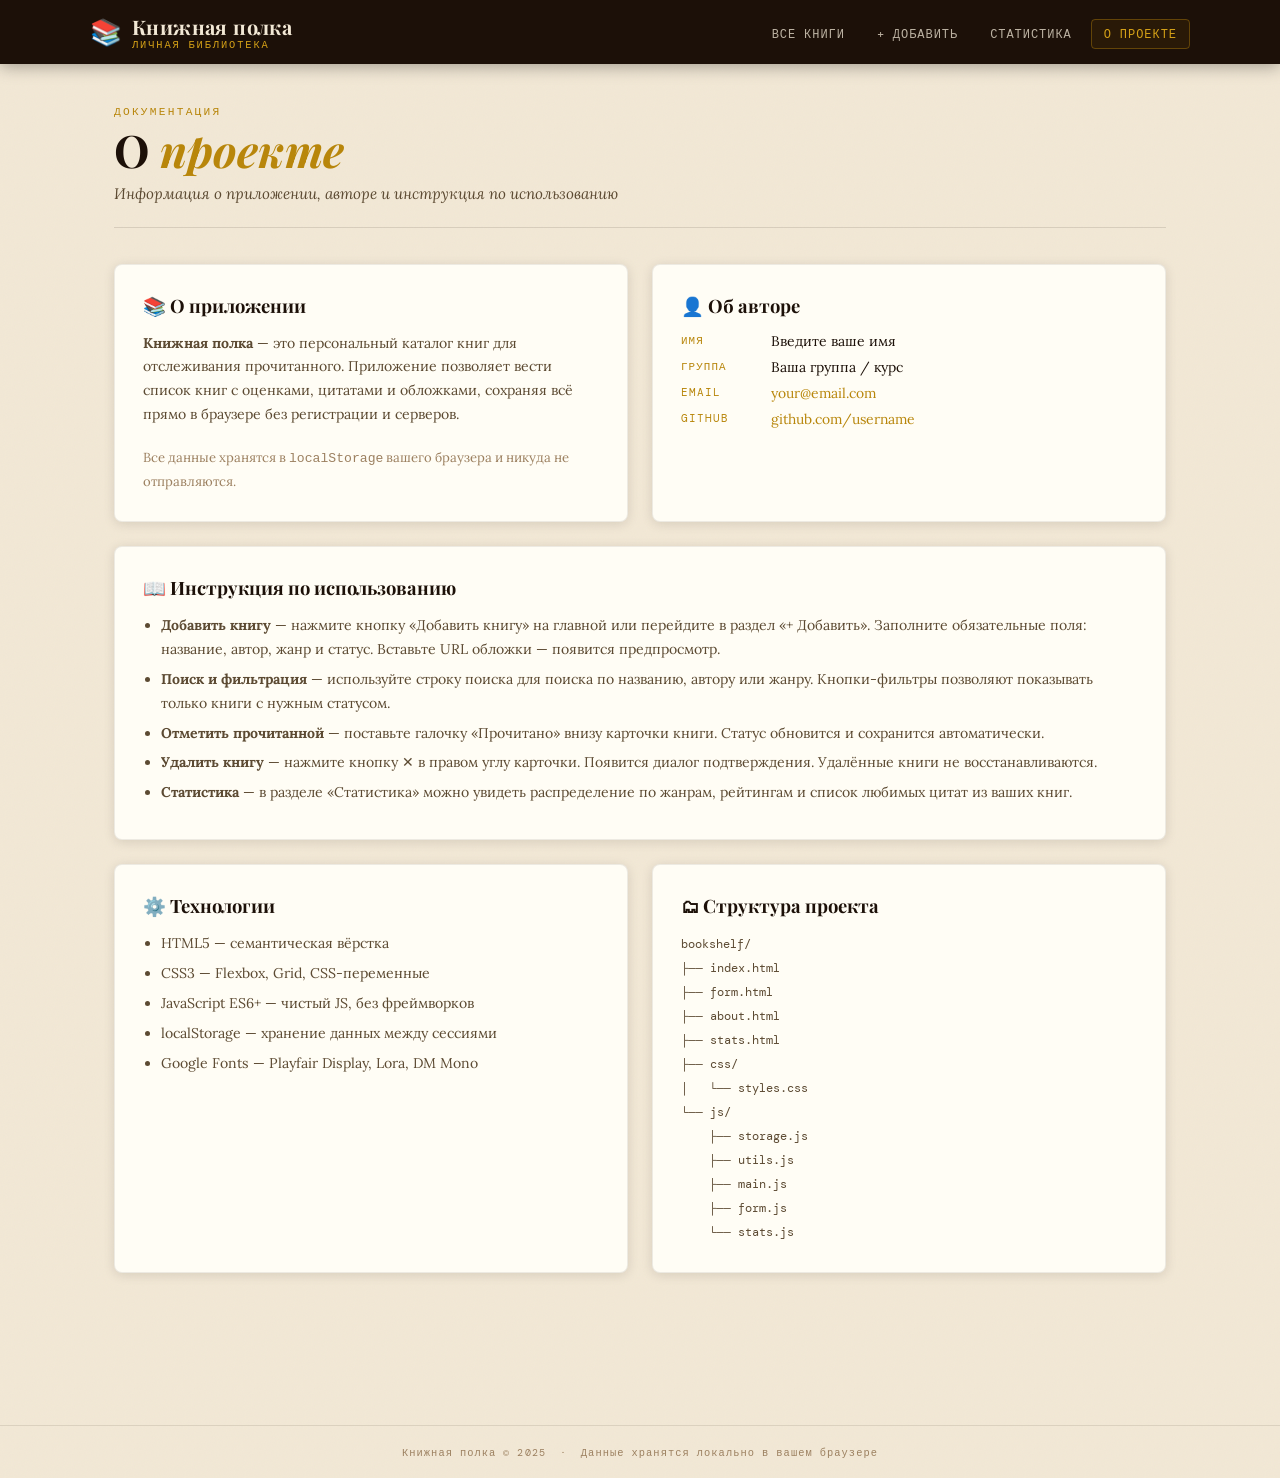
==== about.html @ efe30ae2 "Add files via upload" ====
<!DOCTYPE html>
<html lang="ru">
<head>
  <meta charset="UTF-8">
  <meta name="viewport" content="width=device-width, initial-scale=1.0">
  <title>Книжная полка — О проекте</title>
  <link rel="stylesheet" href="css/styles.css">
</head>
<body>

  <header class="site-header">
    <div class="header-inner">
      <a href="index.html" class="site-logo">
        <span class="logo-icon">📚</span>
        <div>
          <span class="logo-text">Книжная полка</span>
          <span class="logo-sub">Личная библиотека</span>
        </div>
      </a>
      <nav>
        <ul class="nav-links">
          <li><a href="index.html">Все книги</a></li>
          <li><a href="form.html">+ Добавить</a></li>
          <li><a href="stats.html">Статистика</a></li>
          <li><a href="about.html" class="active">О проекте</a></li>
        </ul>
      </nav>
    </div>
  </header>

  <main class="page-wrapper">

    <div class="page-hero">
      <p class="eyebrow">Документация</p>
      <h1>О <em>проекте</em></h1>
      <p class="subtitle">Информация о приложении, авторе и инструкция по использованию</p>
    </div>

    <div class="about-grid">

      <!-- О приложении -->
      <div class="about-card">
        <h3>📚 О приложении</h3>
        <p>
          <strong>Книжная полка</strong> — это персональный каталог книг для отслеживания
          прочитанного. Приложение позволяет вести список книг с оценками, цитатами и
          обложками, сохраняя всё прямо в браузере без регистрации и серверов.
        </p>
        <br>
        <p style="font-size:0.82rem;color:var(--ink-light);">
          Все данные хранятся в <code>localStorage</code> вашего браузера и никуда не
          отправляются.
        </p>
      </div>

      <!-- Об авторе -->
      <div class="about-card">
        <h3>👤 Об авторе</h3>
        <div class="info-row">
          <span class="info-label">Имя</span>
          <span>Введите ваше имя</span>
        </div>
        <div class="info-row">
          <span class="info-label">Группа</span>
          <span>Ваша группа / курс</span>
        </div>
        <div class="info-row">
          <span class="info-label">Email</span>
          <span><a href="mailto:your@email.com">your@email.com</a></span>
        </div>
        <div class="info-row">
          <span class="info-label">GitHub</span>
          <span><a href="https://github.com" target="_blank">github.com/username</a></span>
        </div>
      </div>

      <!-- Инструкция -->
      <div class="about-card about-full">
        <h3>📖 Инструкция по использованию</h3>
        <ul>
          <li>
            <strong>Добавить книгу</strong> — нажмите кнопку «Добавить книгу» на главной
            или перейдите в раздел «+ Добавить». Заполните обязательные поля: название,
            автор, жанр и статус. Вставьте URL обложки — появится предпросмотр.
          </li>
          <li>
            <strong>Поиск и фильтрация</strong> — используйте строку поиска для поиска по
            названию, автору или жанру. Кнопки-фильтры позволяют показывать только книги
            с нужным статусом.
          </li>
          <li>
            <strong>Отметить прочитанной</strong> — поставьте галочку «Прочитано» внизу
            карточки книги. Статус обновится и сохранится автоматически.
          </li>
          <li>
            <strong>Удалить книгу</strong> — нажмите кнопку ✕ в правом углу карточки.
            Появится диалог подтверждения. Удалённые книги не восстанавливаются.
          </li>
          <li>
            <strong>Статистика</strong> — в разделе «Статистика» можно увидеть распределение
            по жанрам, рейтингам и список любимых цитат из ваших книг.
          </li>
        </ul>
      </div>

      <!-- Технологии -->
      <div class="about-card">
        <h3>⚙️ Технологии</h3>
        <ul>
          <li>HTML5 — семантическая вёрстка</li>
          <li>CSS3 — Flexbox, Grid, CSS-переменные</li>
          <li>JavaScript ES6+ — чистый JS, без фреймворков</li>
          <li>localStorage — хранение данных между сессиями</li>
          <li>Google Fonts — Playfair Display, Lora, DM Mono</li>
        </ul>
      </div>

      <!-- Структура -->
      <div class="about-card">
        <h3>🗂 Структура проекта</h3>
        <p style="font-family:'DM Mono',monospace;font-size:0.75rem;line-height:2;color:var(--ink-muted);">
          bookshelf/<br>
          ├── index.html<br>
          ├── form.html<br>
          ├── about.html<br>
          ├── stats.html<br>
          ├── css/<br>
          │&nbsp;&nbsp;&nbsp;└── styles.css<br>
          └── js/<br>
          &nbsp;&nbsp;&nbsp;&nbsp;├── storage.js<br>
          &nbsp;&nbsp;&nbsp;&nbsp;├── utils.js<br>
          &nbsp;&nbsp;&nbsp;&nbsp;├── main.js<br>
          &nbsp;&nbsp;&nbsp;&nbsp;├── form.js<br>
          &nbsp;&nbsp;&nbsp;&nbsp;└── stats.js
        </p>
      </div>

    </div>
  </main>

  <footer class="site-footer">
    Книжная полка &copy; 2025 &nbsp;·&nbsp; Данные хранятся локально в вашем браузере
  </footer>

</body>
</html>
---- css/styles.css ----
/* ============================================
   Книжная полка — Global Styles
   Aesthetic: Vintage Library / Editorial
   ============================================ */

@import url('https://fonts.googleapis.com/css2?family=Playfair+Display:ital,wght@0,400;0,600;0,700;1,400;1,600&family=Lora:ital,wght@0,400;0,500;1,400&family=DM+Mono:wght@400;500&display=swap');

/* ---- CSS Variables ---- */
:root {
  --bg:        #F2E8D5;
  --bg-dark:   #E8D9BC;
  --parchment: #FBF5E6;
  --card-bg:   #FFFDF5;
  --header-bg: #1C1008;
  --header-fg: #F2E8D5;
  --ink:       #1C1008;
  --ink-muted: #5C4A32;
  --ink-light: #9C8060;
  --gold:      #B8860B;
  --gold-lt:   #D4A017;
  --green:     #2A4A1E;
  --green-lt:  #3D6B2C;
  --red:       #8B1A1A;
  --tag-want:  #4A3070;
  --tag-read:  #1E4A30;
  --tag-reading: #4A3010;
  --shadow:    0 2px 12px rgba(28,16,8,0.12);
  --shadow-lg: 0 6px 28px rgba(28,16,8,0.18);
  --radius:    4px;
  --radius-lg: 8px;
  --transition: 0.22s ease;
}

/* ---- Reset & Base ---- */
*, *::before, *::after { box-sizing: border-box; margin: 0; padding: 0; }

html { scroll-behavior: smooth; }

body {
  font-family: 'Lora', Georgia, serif;
  background-color: var(--bg);
  color: var(--ink);
  min-height: 100vh;
  background-image:
    url("data:image/svg+xml,%3Csvg width='60' height='60' xmlns='http://www.w3.org/2000/svg'%3E%3Cfilter id='n'%3E%3CfeTurbulence type='fractalNoise' baseFrequency='0.9' numOctaves='4' stitchTiles='stitch'/%3E%3C/filter%3E%3Crect width='60' height='60' filter='url(%23n)' opacity='0.03'/%3E%3C/svg%3E");
}

a { color: var(--gold); text-decoration: none; transition: color var(--transition); }
a:hover { color: var(--gold-lt); }
img { max-width: 100%; display: block; }
button { cursor: pointer; font-family: inherit; }
input, select, textarea { font-family: 'Lora', serif; }

/* ---- Header / Nav ---- */
.site-header {
  background: var(--header-bg);
  color: var(--header-fg);
  padding: 0 24px;
  position: sticky;
  top: 0;
  z-index: 100;
  box-shadow: 0 2px 16px rgba(0,0,0,0.35);
}

.header-inner {
  max-width: 1100px;
  margin: 0 auto;
  display: flex;
  align-items: center;
  justify-content: space-between;
  height: 64px;
  gap: 16px;
}

.site-logo {
  display: flex;
  align-items: center;
  gap: 10px;
  text-decoration: none;
  color: var(--header-fg);
}

.logo-icon { font-size: 1.6rem; line-height: 1; }

.logo-text {
  font-family: 'Playfair Display', serif;
  font-size: 1.25rem;
  font-weight: 700;
  letter-spacing: 0.02em;
  white-space: nowrap;
}

.logo-sub {
  font-size: 0.65rem;
  color: var(--gold-lt);
  letter-spacing: 0.18em;
  text-transform: uppercase;
  font-family: 'DM Mono', monospace;
  display: block;
  margin-top: -2px;
}

.nav-links {
  display: flex;
  align-items: center;
  gap: 6px;
  list-style: none;
}

.nav-links a {
  color: rgba(242,232,213,0.75);
  text-decoration: none;
  font-family: 'DM Mono', monospace;
  font-size: 0.75rem;
  letter-spacing: 0.08em;
  text-transform: uppercase;
  padding: 6px 12px;
  border-radius: var(--radius);
  transition: all var(--transition);
  border: 1px solid transparent;
}

.nav-links a:hover,
.nav-links a.active {
  color: var(--gold-lt);
  border-color: rgba(184,134,11,0.4);
  background: rgba(184,134,11,0.08);
}

/* ---- Page Layout ---- */
.page-wrapper {
  max-width: 1100px;
  margin: 0 auto;
  padding: 40px 24px 80px;
}

/* ---- Page Header ---- */
.page-hero {
  margin-bottom: 36px;
  border-bottom: 1px solid rgba(28,16,8,0.12);
  padding-bottom: 24px;
}

.page-hero .eyebrow {
  font-family: 'DM Mono', monospace;
  font-size: 0.7rem;
  letter-spacing: 0.2em;
  text-transform: uppercase;
  color: var(--gold);
  margin-bottom: 6px;
}

.page-hero h1 {
  font-family: 'Playfair Display', serif;
  font-size: clamp(1.8rem, 4vw, 2.8rem);
  font-weight: 700;
  line-height: 1.15;
  color: var(--ink);
}

.page-hero h1 em {
  font-style: italic;
  color: var(--gold);
}

.page-hero .subtitle {
  margin-top: 8px;
  font-size: 0.95rem;
  color: var(--ink-muted);
  font-style: italic;
}

/* ---- Toolbar ---- */
.toolbar {
  display: flex;
  align-items: center;
  gap: 12px;
  flex-wrap: wrap;
  margin-bottom: 28px;
}

.toolbar-left { display: flex; gap: 8px; flex-wrap: wrap; flex: 1; }
.toolbar-right { display: flex; gap: 8px; align-items: center; }

/* ---- Search ---- */
.search-wrap {
  position: relative;
  flex: 1;
  min-width: 180px;
  max-width: 340px;
}

.search-wrap svg {
  position: absolute;
  left: 10px;
  top: 50%;
  transform: translateY(-50%);
  color: var(--ink-light);
  width: 15px;
  height: 15px;
}

#searchInput {
  width: 100%;
  padding: 8px 10px 8px 32px;
  border: 1.5px solid rgba(28,16,8,0.2);
  border-radius: var(--radius);
  background: var(--parchment);
  font-size: 0.85rem;
  color: var(--ink);
  transition: border-color var(--transition);
}

#searchInput:focus {
  outline: none;
  border-color: var(--gold);
}

/* ---- Filter Tabs ---- */
.filter-tabs {
  display: flex;
  gap: 6px;
  flex-wrap: wrap;
}

.filter-btn {
  font-family: 'DM Mono', monospace;
  font-size: 0.7rem;
  letter-spacing: 0.08em;
  text-transform: uppercase;
  padding: 6px 14px;
  border: 1.5px solid rgba(28,16,8,0.2);
  border-radius: 20px;
  background: transparent;
  color: var(--ink-muted);
  transition: all var(--transition);
}

.filter-btn:hover { border-color: var(--gold); color: var(--gold); }

.filter-btn.active {
  background: var(--ink);
  color: var(--header-fg);
  border-color: var(--ink);
}

/* ---- Stats Bar ---- */
.stats-bar {
  display: flex;
  gap: 20px;
  margin-bottom: 28px;
  flex-wrap: wrap;
}

.stat-pill {
  display: flex;
  align-items: center;
  gap: 6px;
  background: var(--parchment);
  border: 1px solid rgba(28,16,8,0.12);
  border-radius: 20px;
  padding: 5px 14px;
  font-family: 'DM Mono', monospace;
  font-size: 0.75rem;
  color: var(--ink-muted);
}

.stat-pill strong {
  font-size: 0.95rem;
  color: var(--ink);
  font-weight: 500;
}

/* ---- Buttons ---- */
.btn {
  display: inline-flex;
  align-items: center;
  gap: 6px;
  padding: 9px 18px;
  border-radius: var(--radius);
  font-family: 'DM Mono', monospace;
  font-size: 0.78rem;
  letter-spacing: 0.06em;
  font-weight: 500;
  border: none;
  transition: all var(--transition);
  text-transform: uppercase;
  text-decoration: none;
}

.btn-primary {
  background: var(--green);
  color: #fff;
  box-shadow: 0 2px 8px rgba(42,74,30,0.25);
}

.btn-primary:hover {
  background: var(--green-lt);
  transform: translateY(-1px);
  box-shadow: 0 4px 14px rgba(42,74,30,0.3);
  color: #fff;
}

.btn-secondary {
  background: transparent;
  color: var(--ink-muted);
  border: 1.5px solid rgba(28,16,8,0.2);
}

.btn-secondary:hover {
  border-color: var(--ink-muted);
  color: var(--ink);
}

.btn-ghost {
  background: transparent;
  color: var(--ink-light);
  padding: 6px 10px;
}

.btn-ghost:hover { color: var(--red); }

.btn-danger {
  background: transparent;
  color: var(--red);
  border: 1.5px solid rgba(139,26,26,0.3);
}

.btn-danger:hover {
  background: var(--red);
  color: #fff;
}

/* ---- Book Grid ---- */
.books-grid {
  display: grid;
  grid-template-columns: repeat(auto-fill, minmax(280px, 1fr));
  gap: 20px;
}

/* ---- Book Card ---- */
.book-card {
  background: var(--card-bg);
  border-radius: var(--radius-lg);
  box-shadow: var(--shadow);
  overflow: hidden;
  display: flex;
  flex-direction: column;
  transition: transform var(--transition), box-shadow var(--transition);
  border: 1px solid rgba(28,16,8,0.07);
  animation: cardIn 0.3s ease both;
}

@keyframes cardIn {
  from { opacity: 0; transform: translateY(10px); }
  to   { opacity: 1; transform: translateY(0); }
}

.book-card:hover {
  transform: translateY(-3px);
  box-shadow: var(--shadow-lg);
}

/* Cover */
.book-cover {
  width: 100%;
  height: 180px;
  object-fit: cover;
  background: var(--bg-dark);
  position: relative;
  overflow: hidden;
}

.book-cover img {
  width: 100%;
  height: 100%;
  object-fit: cover;
  transition: transform 0.4s ease;
}

.book-card:hover .book-cover img { transform: scale(1.04); }

.cover-placeholder {
  width: 100%;
  height: 100%;
  display: flex;
  flex-direction: column;
  align-items: center;
  justify-content: center;
  background: linear-gradient(135deg, var(--bg-dark) 0%, var(--bg) 100%);
  color: var(--ink-light);
  font-size: 2.5rem;
  gap: 6px;
}

.cover-placeholder span {
  font-family: 'Playfair Display', serif;
  font-size: 0.7rem;
  letter-spacing: 0.1em;
  text-transform: uppercase;
}

/* Status badge */
.status-badge {
  position: absolute;
  top: 10px;
  right: 10px;
  padding: 3px 8px;
  border-radius: 10px;
  font-family: 'DM Mono', monospace;
  font-size: 0.62rem;
  letter-spacing: 0.08em;
  text-transform: uppercase;
  font-weight: 500;
  backdrop-filter: blur(4px);
}

.status-badge.read    { background: rgba(30,74,48,0.85); color: #c8f0d8; }
.status-badge.reading { background: rgba(74,48,16,0.85); color: #f0d8a0; }
.status-badge.want    { background: rgba(74,48,112,0.85); color: #d4c8f0; }

/* Body */
.card-body {
  padding: 16px;
  display: flex;
  flex-direction: column;
  gap: 8px;
  flex: 1;
}

.card-genre {
  font-family: 'DM Mono', monospace;
  font-size: 0.65rem;
  letter-spacing: 0.15em;
  text-transform: uppercase;
  color: var(--gold);
}

.card-title {
  font-family: 'Playfair Display', serif;
  font-size: 1.05rem;
  font-weight: 700;
  line-height: 1.3;
  color: var(--ink);
}

.card-author {
  font-size: 0.82rem;
  color: var(--ink-muted);
  font-style: italic;
}

.card-rating {
  display: flex;
  gap: 2px;
  font-size: 0.85rem;
}

.star { color: var(--bg-dark); }
.star.filled { color: var(--gold); }

.card-quote {
  font-size: 0.78rem;
  color: var(--ink-light);
  font-style: italic;
  line-height: 1.5;
  border-left: 2px solid var(--gold);
  padding-left: 8px;
  margin-top: 4px;
}

/* Footer */
.card-footer {
  padding: 10px 16px;
  display: flex;
  align-items: center;
  justify-content: space-between;
  border-top: 1px solid rgba(28,16,8,0.07);
  background: rgba(28,16,8,0.02);
}

.card-checkbox-wrap {
  display: flex;
  align-items: center;
  gap: 7px;
  cursor: pointer;
  font-size: 0.75rem;
  color: var(--ink-muted);
  font-family: 'DM Mono', monospace;
  letter-spacing: 0.04em;
}

.card-checkbox-wrap input[type="checkbox"] {
  width: 16px;
  height: 16px;
  accent-color: var(--green);
  cursor: pointer;
}

.card-date {
  font-family: 'DM Mono', monospace;
  font-size: 0.65rem;
  color: var(--ink-light);
}

/* Delete button */
.btn-delete {
  background: none;
  border: none;
  color: var(--ink-light);
  font-size: 1rem;
  padding: 4px 6px;
  border-radius: var(--radius);
  line-height: 1;
  transition: all var(--transition);
}

.btn-delete:hover { color: var(--red); background: rgba(139,26,26,0.08); }

/* ---- Empty State ---- */
.empty-state {
  grid-column: 1 / -1;
  text-align: center;
  padding: 60px 20px;
  color: var(--ink-light);
}

.empty-state .empty-icon { font-size: 4rem; margin-bottom: 16px; }

.empty-state h3 {
  font-family: 'Playfair Display', serif;
  font-size: 1.3rem;
  color: var(--ink-muted);
  margin-bottom: 8px;
}

.empty-state p { font-size: 0.9rem; font-style: italic; }

/* ---- Form Page ---- */
.form-container {
  max-width: 640px;
  margin: 0 auto;
  background: var(--card-bg);
  border-radius: var(--radius-lg);
  box-shadow: var(--shadow);
  border: 1px solid rgba(28,16,8,0.08);
  overflow: hidden;
}

.form-header {
  background: var(--header-bg);
  padding: 24px 32px;
  color: var(--header-fg);
}

.form-header h2 {
  font-family: 'Playfair Display', serif;
  font-size: 1.5rem;
  font-weight: 700;
}

.form-header p {
  font-size: 0.82rem;
  color: rgba(242,232,213,0.6);
  margin-top: 4px;
  font-style: italic;
}

.form-body { padding: 32px; display: flex; flex-direction: column; gap: 22px; }

.field-group {
  display: flex;
  flex-direction: column;
  gap: 6px;
}

.field-row {
  display: grid;
  grid-template-columns: 1fr 1fr;
  gap: 16px;
}

label {
  font-family: 'DM Mono', monospace;
  font-size: 0.7rem;
  letter-spacing: 0.12em;
  text-transform: uppercase;
  color: var(--ink-muted);
}

label .required { color: var(--gold); margin-left: 2px; }

input[type="text"],
input[type="url"],
input[type="number"],
select,
textarea {
  padding: 10px 13px;
  border: 1.5px solid rgba(28,16,8,0.2);
  border-radius: var(--radius);
  background: var(--parchment);
  font-size: 0.88rem;
  color: var(--ink);
  transition: border-color var(--transition), box-shadow var(--transition);
  width: 100%;
}

input:focus, select:focus, textarea:focus {
  outline: none;
  border-color: var(--gold);
  box-shadow: 0 0 0 3px rgba(184,134,11,0.12);
}

input.error, select.error, textarea.error {
  border-color: var(--red);
  box-shadow: 0 0 0 3px rgba(139,26,26,0.1);
}

textarea { min-height: 90px; resize: vertical; line-height: 1.6; }

/* Star rating input */
.star-input { display: flex; gap: 6px; }

.star-input label {
  font-size: 1.4rem;
  cursor: pointer;
  color: var(--bg-dark);
  transition: color var(--transition);
  text-transform: none;
  letter-spacing: 0;
  user-select: none;
}

.star-input input[type="radio"] { display: none; }

/* Cover preview */
.cover-preview {
  display: none;
  margin-top: 8px;
  width: 80px;
  height: 110px;
  object-fit: cover;
  border-radius: var(--radius);
  border: 2px solid var(--gold);
  box-shadow: var(--shadow);
}

.cover-preview.visible { display: block; }

/* Form actions */
.form-actions {
  display: flex;
  gap: 12px;
  justify-content: flex-end;
  padding: 20px 32px 28px;
  border-top: 1px solid rgba(28,16,8,0.08);
}

/* ---- About Page ---- */
.about-grid {
  display: grid;
  grid-template-columns: 1fr 1fr;
  gap: 24px;
  margin-bottom: 32px;
}

.about-card {
  background: var(--card-bg);
  border: 1px solid rgba(28,16,8,0.08);
  border-radius: var(--radius-lg);
  padding: 28px;
  box-shadow: var(--shadow);
}

.about-card h3 {
  font-family: 'Playfair Display', serif;
  font-size: 1.15rem;
  margin-bottom: 14px;
  color: var(--ink);
  display: flex;
  align-items: center;
  gap: 8px;
}

.about-card p, .about-card li {
  font-size: 0.88rem;
  color: var(--ink-muted);
  line-height: 1.7;
}

.about-card ul { padding-left: 18px; }
.about-card li { margin-bottom: 6px; }

.about-card .info-row {
  display: flex;
  gap: 10px;
  margin-bottom: 8px;
  font-size: 0.87rem;
}

.info-label {
  font-family: 'DM Mono', monospace;
  font-size: 0.68rem;
  letter-spacing: 0.1em;
  text-transform: uppercase;
  color: var(--gold);
  min-width: 80px;
  padding-top: 1px;
}

.about-full { grid-column: 1 / -1; }

/* ---- Stats Page ---- */
.stats-grid {
  display: grid;
  grid-template-columns: repeat(auto-fill, minmax(220px, 1fr));
  gap: 16px;
  margin-bottom: 32px;
}

.stat-card {
  background: var(--card-bg);
  border: 1px solid rgba(28,16,8,0.08);
  border-radius: var(--radius-lg);
  padding: 24px;
  box-shadow: var(--shadow);
  text-align: center;
}

.stat-card .big-number {
  font-family: 'Playfair Display', serif;
  font-size: 3rem;
  font-weight: 700;
  color: var(--ink);
  line-height: 1;
  margin-bottom: 6px;
}

.stat-card .stat-label {
  font-family: 'DM Mono', monospace;
  font-size: 0.7rem;
  letter-spacing: 0.12em;
  text-transform: uppercase;
  color: var(--gold);
}

.stat-card .stat-sub {
  font-size: 0.8rem;
  color: var(--ink-muted);
  margin-top: 4px;
  font-style: italic;
}

.bar-chart { display: flex; flex-direction: column; gap: 12px; }

.bar-row {
  display: grid;
  grid-template-columns: 120px 1fr 36px;
  align-items: center;
  gap: 10px;
  font-size: 0.82rem;
}

.bar-label { color: var(--ink-muted); font-style: italic; white-space: nowrap; overflow: hidden; text-overflow: ellipsis; }

.bar-track {
  height: 10px;
  background: var(--bg-dark);
  border-radius: 5px;
  overflow: hidden;
}

.bar-fill {
  height: 100%;
  background: linear-gradient(90deg, var(--green), var(--gold));
  border-radius: 5px;
  transition: width 0.6s ease;
}

.bar-count {
  font-family: 'DM Mono', monospace;
  font-size: 0.72rem;
  color: var(--ink-muted);
  text-align: right;
}

.section-title {
  font-family: 'Playfair Display', serif;
  font-size: 1.25rem;
  color: var(--ink);
  margin-bottom: 16px;
  padding-bottom: 8px;
  border-bottom: 1px solid rgba(28,16,8,0.1);
}

/* ---- Footer ---- */
.site-footer {
  text-align: center;
  padding: 20px;
  font-family: 'DM Mono', monospace;
  font-size: 0.65rem;
  letter-spacing: 0.1em;
  color: var(--ink-light);
  border-top: 1px solid rgba(28,16,8,0.1);
  margin-top: 40px;
}

/* ---- Responsive ---- */
@media (max-width: 680px) {
  .header-inner { height: auto; padding: 12px 0; flex-direction: column; align-items: flex-start; gap: 8px; }
  .nav-links { flex-wrap: wrap; gap: 4px; }
  .nav-links a { padding: 5px 9px; font-size: 0.68rem; }
  .books-grid { grid-template-columns: 1fr 1fr; }
  .about-grid { grid-template-columns: 1fr; }
  .field-row { grid-template-columns: 1fr; }
  .form-body { padding: 20px; }
  .form-actions { padding: 16px 20px 20px; }
  .stats-grid { grid-template-columns: 1fr 1fr; }
}

@media (max-width: 420px) {
  .books-grid { grid-template-columns: 1fr; }
  .stats-grid { grid-template-columns: 1fr; }
  .toolbar { flex-direction: column; align-items: stretch; }
  .search-wrap { max-width: 100%; }
}
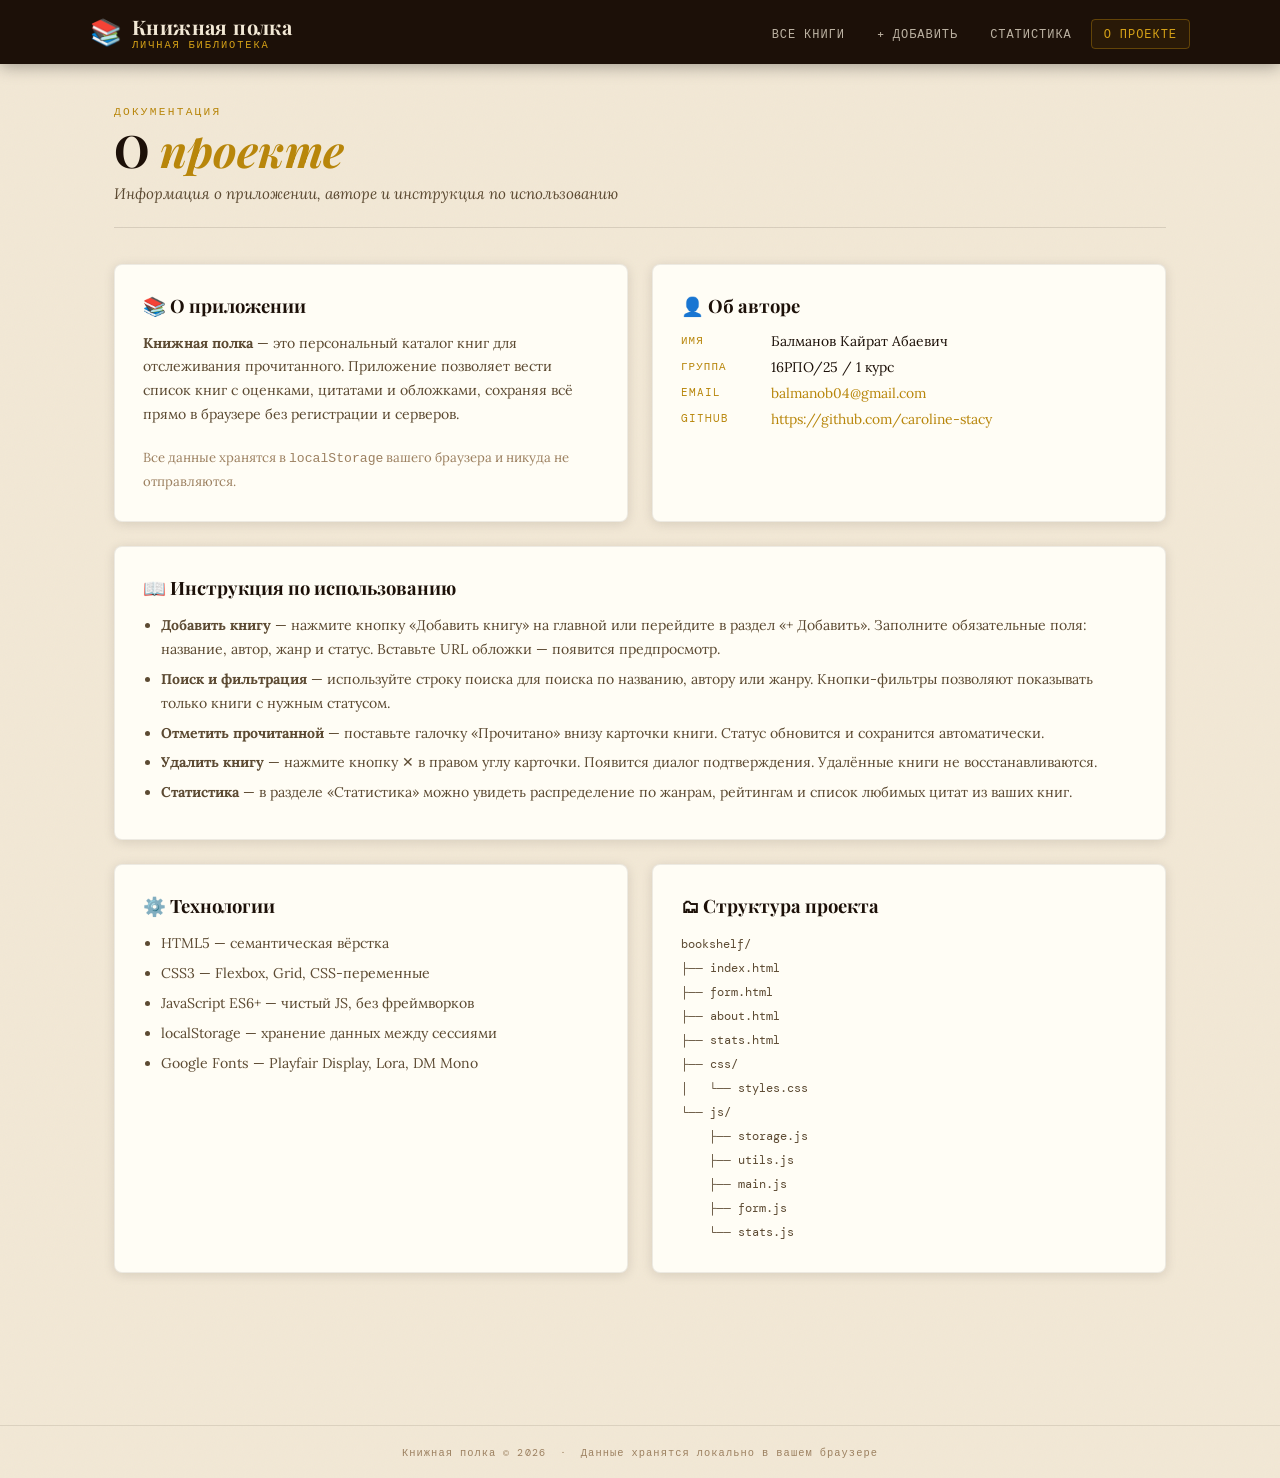
==== commit 40a6504f: "Update personal information in about.html" ====
--- a/about.html
+++ b/about.html
@@ -58,19 +58,19 @@
         <h3>👤 Об авторе</h3>
         <div class="info-row">
           <span class="info-label">Имя</span>
-          <span>Введите ваше имя</span>
+          <span>Балманов Кайрат Абаевич</span>
         </div>
         <div class="info-row">
           <span class="info-label">Группа</span>
-          <span>Ваша группа / курс</span>
+          <span>16РПО/25 / 1 курс</span>
         </div>
         <div class="info-row">
           <span class="info-label">Email</span>
-          <span><a href="mailto:your@email.com">your@email.com</a></span>
+          <span><a href="mailto:your@email.com">balmanob04@gmail.com</a></span>
         </div>
         <div class="info-row">
           <span class="info-label">GitHub</span>
-          <span><a href="https://github.com" target="_blank">github.com/username</a></span>
+          <span><a href="https://github.com" target="_blank">https://github.com/caroline-stacy</a></span>
         </div>
       </div>
 
@@ -139,7 +139,7 @@
   </main>
 
   <footer class="site-footer">
-    Книжная полка &copy; 2025 &nbsp;·&nbsp; Данные хранятся локально в вашем браузере
+    Книжная полка &copy; 2026 &nbsp;·&nbsp; Данные хранятся локально в вашем браузере
   </footer>
 
 </body>
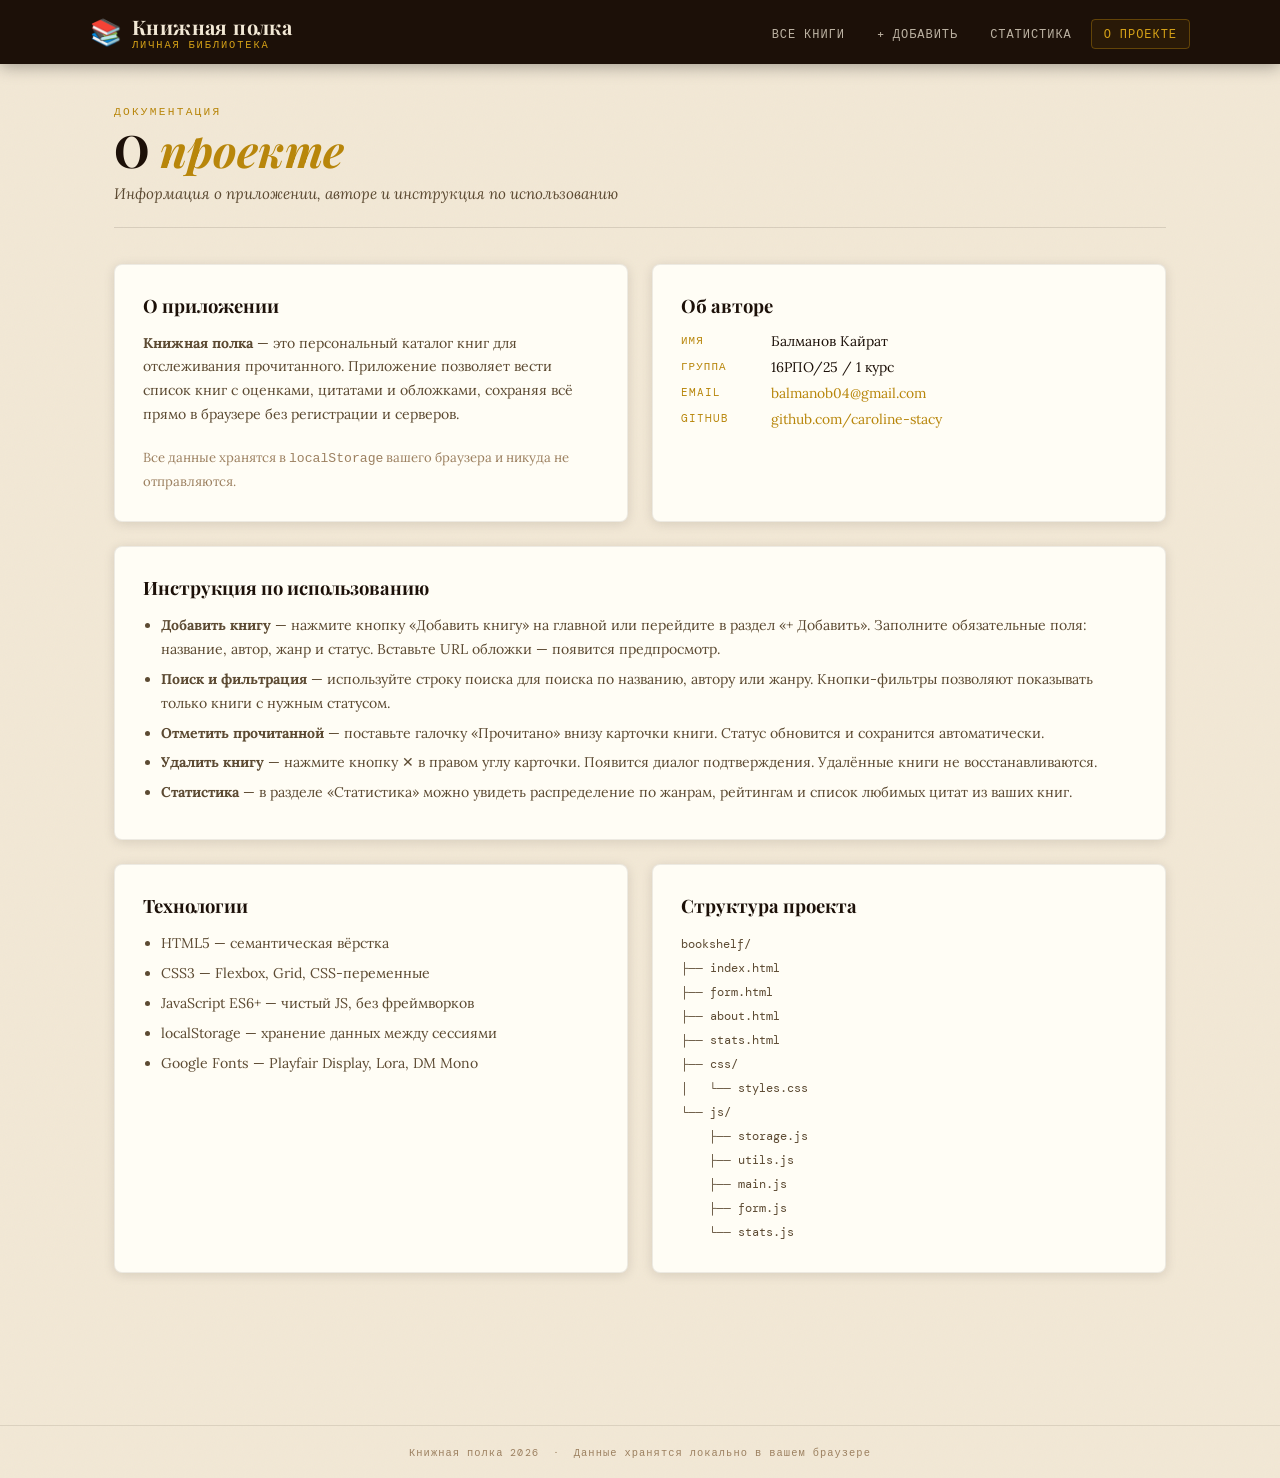
==== commit 93972aec: "Add files via upload" ====
--- a/about.html
+++ b/about.html
@@ -5,6 +5,7 @@
   <meta name="viewport" content="width=device-width, initial-scale=1.0">
   <title>Книжная полка — О проекте</title>
   <link rel="stylesheet" href="css/styles.css">
+  <link rel="icon" type="image/png" href="https://cdn-icons-png.flaticon.com/512/2232/2232688.png">
 </head>
 <body>
 
@@ -40,7 +41,7 @@
 
       <!-- О приложении -->
       <div class="about-card">
-        <h3>📚 О приложении</h3>
+        <h3> О приложении</h3>
         <p>
           <strong>Книжная полка</strong> — это персональный каталог книг для отслеживания
           прочитанного. Приложение позволяет вести список книг с оценками, цитатами и
@@ -55,10 +56,10 @@
 
       <!-- Об авторе -->
       <div class="about-card">
-        <h3>👤 Об авторе</h3>
+        <h3> Об авторе</h3>
         <div class="info-row">
           <span class="info-label">Имя</span>
-          <span>Балманов Кайрат Абаевич</span>
+          <span>Балманов Кайрат</span>
         </div>
         <div class="info-row">
           <span class="info-label">Группа</span>
@@ -66,17 +67,17 @@
         </div>
         <div class="info-row">
           <span class="info-label">Email</span>
-          <span><a href="mailto:your@email.com">balmanob04@gmail.com</a></span>
+          <span><a href="mailto:balmanob04@gmail.com">balmanob04@gmail.com</a></span>
         </div>
         <div class="info-row">
           <span class="info-label">GitHub</span>
-          <span><a href="https://github.com" target="_blank">https://github.com/caroline-stacy</a></span>
+          <span><a href="https://github.com/caroline-stacy" target="_blank">github.com/caroline-stacy</a></span>
         </div>
       </div>
 
       <!-- Инструкция -->
       <div class="about-card about-full">
-        <h3>📖 Инструкция по использованию</h3>
+        <h3> Инструкция по использованию</h3>
         <ul>
           <li>
             <strong>Добавить книгу</strong> — нажмите кнопку «Добавить книгу» на главной
@@ -105,7 +106,7 @@
 
       <!-- Технологии -->
       <div class="about-card">
-        <h3>⚙️ Технологии</h3>
+        <h3> Технологии</h3>
         <ul>
           <li>HTML5 — семантическая вёрстка</li>
           <li>CSS3 — Flexbox, Grid, CSS-переменные</li>
@@ -117,7 +118,7 @@
 
       <!-- Структура -->
       <div class="about-card">
-        <h3>🗂 Структура проекта</h3>
+        <h3> Структура проекта</h3>
         <p style="font-family:'DM Mono',monospace;font-size:0.75rem;line-height:2;color:var(--ink-muted);">
           bookshelf/<br>
           ├── index.html<br>
@@ -139,7 +140,7 @@
   </main>
 
   <footer class="site-footer">
-    Книжная полка &copy; 2026 &nbsp;·&nbsp; Данные хранятся локально в вашем браузере
+    Книжная полка 2026 &nbsp;·&nbsp; Данные хранятся локально в вашем браузере
   </footer>
 
 </body>
--- a/css/styles.css
+++ b/css/styles.css
@@ -479,22 +479,33 @@
   background: rgba(28,16,8,0.02);
 }
 
-.card-checkbox-wrap {
-  display: flex;
-  align-items: center;
-  gap: 7px;
+/* Status select in card footer */
+.card-status-select {
+  font-family: 'DM Mono', monospace;
+  font-size: 0.68rem;
+  letter-spacing: 0.03em;
+  padding: 4px 6px 4px 8px;
+  border: 1.5px solid rgba(28,16,8,0.15);
+  border-radius: var(--radius);
+  background: var(--parchment);
+  color: var(--ink-muted);
   cursor: pointer;
-  font-size: 0.75rem;
-  color: var(--ink-muted);
-  font-family: 'DM Mono', monospace;
-  letter-spacing: 0.04em;
-}
-
-.card-checkbox-wrap input[type="checkbox"] {
-  width: 16px;
-  height: 16px;
-  accent-color: var(--green);
-  cursor: pointer;
+  transition: border-color var(--transition), color var(--transition);
+  max-width: 148px;
+  /* override global select padding */
+  width: auto;
+  box-shadow: none;
+}
+
+.card-status-select:hover {
+  border-color: var(--gold);
+  color: var(--ink);
+}
+
+.card-status-select:focus {
+  outline: none;
+  border-color: var(--gold);
+  box-shadow: 0 0 0 2px rgba(184,134,11,0.12);
 }
 
 .card-date {
@@ -823,4 +834,4 @@
   .stats-grid { grid-template-columns: 1fr; }
   .toolbar { flex-direction: column; align-items: stretch; }
   .search-wrap { max-width: 100%; }
-}
+}
